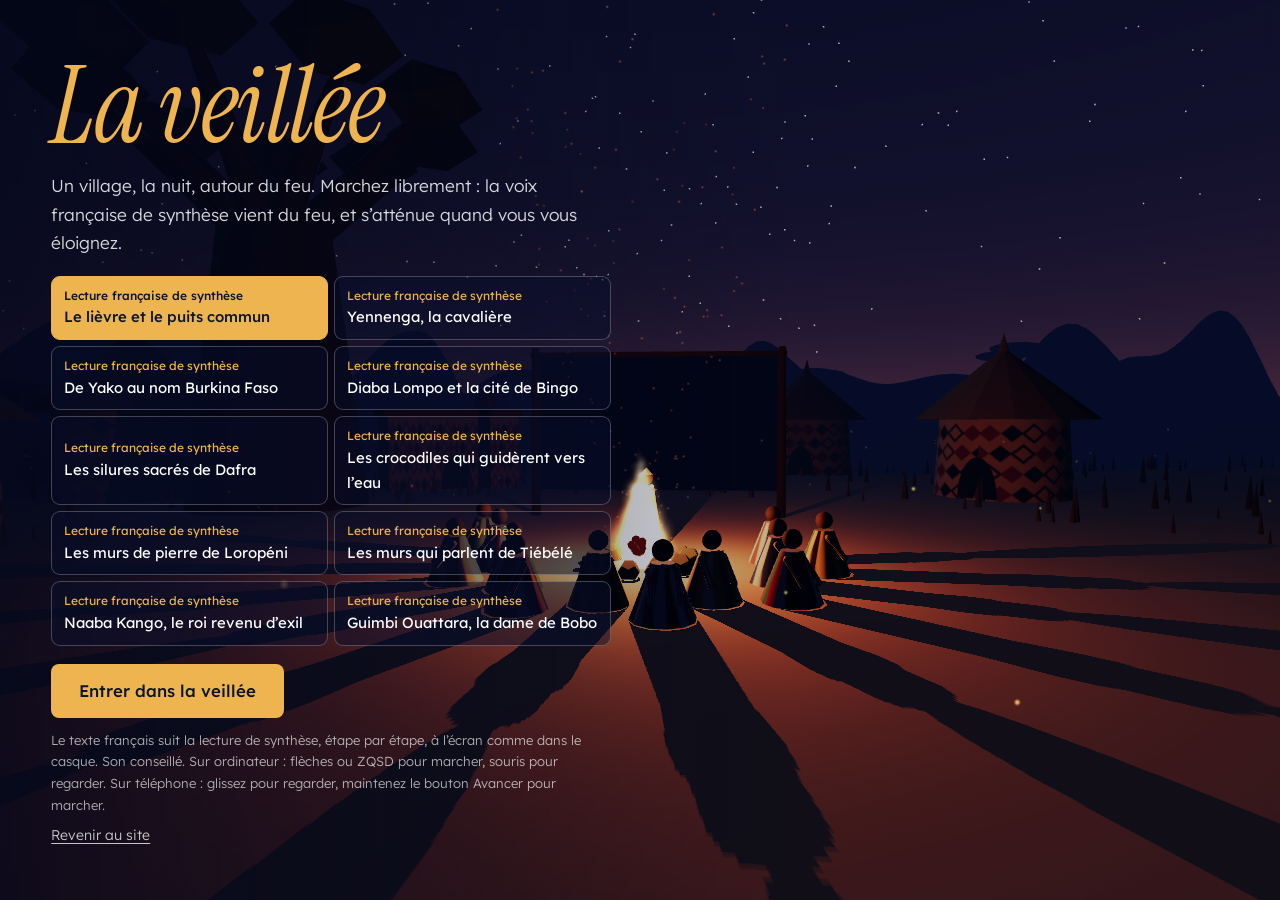
==== immersion.html @ bb7aeee5 "Actualiser la sélection publique des Voix du Faso" ====
<!doctype html>
<html lang="fr" data-public="oui">
<head>
  <meta charset="utf-8">
  <meta name="viewport" content="width=device-width, initial-scale=1, viewport-fit=cover">
  <meta name="theme-color" content="#050b22">
  <title>La veillée en 3D | Les voix du Faso</title>
  <meta name="description" content="Entrez dans un village en 3D, marchez autour du feu et écoutez un conte du Burkina Faso, sur écran ou au casque de réalité virtuelle.">
  <link rel="icon" href="/favicon.svg" type="image/svg+xml">
  <link rel="preconnect" href="https://fonts.googleapis.com">
  <link rel="preconnect" href="https://fonts.gstatic.com" crossorigin>
  <link rel="stylesheet" href="https://fonts.googleapis.com/css2?family=Instrument+Serif:ital@0;1&family=Lexend:wght@200..700&family=Noto+Serif:wght@400;600&display=swap">
  <link rel="stylesheet" href="/style.css">
  <script type="module" src="/immersion.js"></script>
</head>
<body class="page-immersion">
  <div id="monde" class="monde"></div>

  <div id="seuil" class="seuil">
    <div class="seuil-carte">
      <h1 id="seuil-titre">La veillée</h1>
      <p id="seuil-texte">Un village, la nuit, autour du feu. Marchez librement : la voix française de synthèse vient du feu, et s’atténue quand vous vous éloignez.</p>
      <div id="seuil-contes" class="seuil-contes" role="group" aria-label="Choisir un récit"></div>
      <button id="entrer" class="bouton feu grand" type="button">Entrer dans la veillée</button>
      <p class="seuil-aide">Le texte français suit la lecture de synthèse, étape par étape, à l’écran comme dans le casque. Son conseillé. Sur ordinateur : flèches ou ZQSD pour marcher, souris pour regarder. Sur téléphone : glissez pour regarder, maintenez le bouton Avancer pour marcher.</p>
      <a class="seuil-retour" href="/">Revenir au site</a>
    </div>
  </div>

  <div id="hud" class="hud" hidden>
    <a class="hud-bouton" href="/" aria-label="Quitter la veillée"><svg viewBox="0 0 24 24" aria-hidden="true"><path d="M6 6l12 12M18 6L6 18"/></svg></a>
    <div class="hud-titre"><b id="hud-titre"></b><small id="hud-langue"></small></div>
    <button id="hud-son" class="hud-bouton" type="button" aria-label="Mettre en pause"><svg viewBox="0 0 24 24" aria-hidden="true"><path d="M8 5v14M16 5v14"/></svg></button>
    <button id="hud-vr" class="hud-bouton vr" type="button" hidden>Casque VR</button>
    <button id="hud-avancer" class="hud-avancer" type="button" aria-pressed="false">Avancer</button>
    <div id="hud-phrase" class="hud-phrase" aria-live="off"><p id="hud-original"></p><p id="hud-francais" lang="fr"></p></div>
    <p id="hud-erreur" class="hud-erreur" role="alert" hidden></p>
  </div>
  <noscript><p style="color:#fff;padding:24px">La veillée en 3D a besoin de JavaScript.</p></noscript>
</body>
</html>
---- style.css ----
/* Les voix du Faso : une veillée. La nuit indigo du Faso Dan Fani, éclairée par l'or du feu. */
:root{
  --nuit:#0a1530;--nuit-2:#111f45;--nuit-3:#1b2e66;--trait-nuit:rgba(238,180,79,.22);
  --feu:#eeb44f;--braise:#d9672f;--clair:#f4f6fb;--papier:#fff;--encre:#121a30;--gris:#56607a;--trait:#dbe0ec;--holo:#8eefe3;
  --f-texte:'Lexend',system-ui,-apple-system,'Segoe UI',sans-serif;--f-titre:'Instrument Serif',Georgia,serif;--f-langue:'Noto Serif',Georgia,serif;
  --sortie:cubic-bezier(.16,1,.3,1);--volet:cubic-bezier(.83,0,.17,1);--trace:cubic-bezier(.65,0,.35,1);
  --marge:clamp(18px,4.5vw,72px);
}
*{box-sizing:border-box}
html{scroll-behavior:smooth;scroll-padding-top:84px;overflow-x:clip;-webkit-text-size-adjust:100%}
body{margin:0;background:var(--nuit);color:var(--encre);font:300 clamp(1rem,.97rem + .15vw,1.08rem)/1.65 var(--f-texte);overflow-x:clip}
h1,h2,h3{margin:0;font-weight:300;letter-spacing:-.015em;line-height:1.1;text-wrap:balance}
p{margin:0}
a{color:inherit;text-underline-offset:.18em}
button,input,select,textarea{font:inherit;color:inherit}
button{cursor:pointer;background:none;border:0;padding:0}
svg{display:block}
[hidden]{display:none!important}
:focus-visible{outline:3px solid var(--feu);outline-offset:3px;border-radius:4px}
.clair :focus-visible,.recueil :focus-visible,.contribution :focus-visible{outline-color:var(--nuit-3)}
.visuel-cache{position:absolute!important;width:1px;height:1px;overflow:hidden;clip-path:inset(50%);white-space:nowrap}
.aller-contenu{position:fixed;left:12px;top:-60px;z-index:80;background:var(--feu);color:var(--nuit);padding:10px 16px;border-radius:6px;font-weight:500}
.aller-contenu:focus{top:12px}

/* Chargement : le nom se remplit, puis le rideau se lève */
.chargement{display:none}
.avec-chargement .chargement{display:grid;position:fixed;inset:0;z-index:100;place-items:center;pointer-events:none;animation:chargement-secours .01s linear 4s forwards}
@keyframes chargement-secours{to{visibility:hidden}}
.rideau{position:absolute;inset:0;display:grid;grid-template-columns:repeat(5,1fr)}
.rideau i{background:var(--nuit);margin-right:-1px}
.chargement.part .rideau i{animation:rideau .8s var(--volet) forwards}
.rideau i:nth-child(2){animation-delay:.06s!important}.rideau i:nth-child(3){animation-delay:.12s!important}.rideau i:nth-child(4){animation-delay:.18s!important}.rideau i:nth-child(5){animation-delay:.24s!important}
@keyframes rideau{to{transform:translateY(-101%)}}
.chargement-contenu{position:relative;text-align:center;padding:0 var(--marge)}
.chargement.part .chargement-contenu{opacity:0;transform:translateY(-24px);transition:opacity .3s ease,transform .3s ease}
.chargement-nom{position:relative;font:italic 400 clamp(2.6rem,9vw,6.5rem)/1.1 var(--f-titre);white-space:nowrap}
.chargement-nom .fantome{color:rgba(255,255,255,.1)}
.chargement-nom .rempli{position:absolute;inset:0;color:var(--feu);clip-path:inset(calc(100% - var(--rempli,0%)) 0 0 0)}
.chargement-etape{margin-top:12px;color:rgba(255,255,255,.6);font-size:.9rem;font-variant-numeric:tabular-nums;display:flex;justify-content:center;gap:12px}

/* En-tête */
.entete{position:fixed;inset:0 0 auto;z-index:60;display:flex;align-items:center;justify-content:space-between;gap:20px;padding:14px var(--marge);color:#fff;transition:background-color .25s ease,box-shadow .25s ease}
.entete.defile{background:rgba(10,21,48,.88);backdrop-filter:blur(10px);box-shadow:0 1px 0 var(--trait-nuit)}
.marque{display:flex;align-items:center;gap:10px;text-decoration:none;font-weight:400;font-size:1.05rem;position:relative;z-index:2}
.marque svg{width:32px;height:32px}
.entete nav{display:flex;gap:clamp(14px,2.2vw,30px);font-size:.93rem}
.entete nav a{text-decoration:none;padding:8px 0;position:relative;color:rgba(255,255,255,.82);transition:color .2s ease}
.entete nav a::after{content:"";position:absolute;left:0;right:0;bottom:3px;height:1.5px;background:var(--feu);transform:scaleX(0);transform-origin:left;transition:transform .25s var(--sortie)}
@media (hover:hover) and (pointer:fine){.entete nav a:hover{color:#fff}.entete nav a:hover::after{transform:scaleX(1)}}
.menu-bouton{display:none;width:44px;height:44px;position:relative;z-index:2}
.menu-bouton i{position:absolute;left:10px;right:10px;height:2px;background:#fff;transition:transform .25s var(--sortie),top .25s var(--sortie)}
.menu-bouton i:first-of-type{top:17px}.menu-bouton i:last-of-type{top:26px}
.menu-bouton[aria-expanded="true"] i:first-of-type{top:21px;transform:rotate(45deg)}
.menu-bouton[aria-expanded="true"] i:last-of-type{top:21px;transform:rotate(-45deg)}

/* La veillée : bloc d'accueil et carte */
.veillee{position:relative;color:#fff;padding:clamp(92px,12vh,132px) var(--marge) clamp(28px,4vw,48px);overflow:clip;
  background:radial-gradient(70% 60% at 72% 42%,rgba(45,72,150,.42),transparent 70%),radial-gradient(40% 34% at 18% 100%,rgba(217,103,47,.17),transparent 70%),var(--nuit)}
.veillee::before{content:"";position:absolute;inset:0;pointer-events:none;opacity:.7;background-image:radial-gradient(1px 1px at 8% 16%,#fff,transparent),radial-gradient(1px 1px at 22% 8%,#fff,transparent),radial-gradient(1.4px 1.4px at 38% 22%,#fff,transparent),radial-gradient(1px 1px at 53% 7%,#fff,transparent),radial-gradient(1.4px 1.4px at 66% 14%,#fff,transparent),radial-gradient(1px 1px at 81% 9%,#fff,transparent),radial-gradient(1.2px 1.2px at 93% 24%,#fff,transparent),radial-gradient(1px 1px at 12% 42%,#fff,transparent),radial-gradient(1px 1px at 96% 58%,#fff,transparent),radial-gradient(1.2px 1.2px at 4% 68%,#fff,transparent)}
.veillee-grille{position:relative;display:grid;grid-template-columns:minmax(0,5fr) minmax(0,7fr);gap:clamp(16px,3vw,44px);align-items:center;max-width:1560px;margin:auto}
h1{font-size:clamp(2.5rem,1.35rem + 4.1vw,5.2rem);font-weight:200;line-height:1.02}
h1 .ligne-titre{display:block}
h1 em{font:italic 400 1.12em/1 var(--f-titre);color:var(--feu);margin-top:.08em;letter-spacing:-.01em}
.mot{display:inline-block;overflow:hidden;vertical-align:top;padding-bottom:.14em;margin-bottom:-.14em}
.mot>span{display:inline-block}
.motion .mot>span{transform:translateY(112%);transition:transform 1.05s var(--sortie);transition-delay:calc(var(--i,0)*55ms + var(--depart,0ms))}
.motion.pret .mot>span{transform:none}
.chapeau{margin-top:clamp(16px,2vw,24px);max-width:34em;color:rgba(255,255,255,.76);font-size:clamp(1.02rem,.96rem + .3vw,1.2rem)}

/* Signature : écouter dans une langue */
.ecoute{margin-top:clamp(22px,3vw,36px);max-width:560px}
.ecoute-tete{display:flex;align-items:center;flex-wrap:wrap;gap:8px 14px}
.ecoute-tete p{font-size:.95rem;color:rgba(255,255,255,.7)}
.langues{display:flex;flex-wrap:wrap;gap:6px}
.langues button{min-height:40px;padding:0 15px;border:1px solid rgba(255,255,255,.26);border-radius:999px;font-size:.92rem;font-weight:400;transition:background-color .18s ease,color .18s ease,border-color .18s ease,transform .14s ease}
.langues button[aria-pressed="true"]{background:var(--feu);border-color:var(--feu);color:var(--nuit);font-weight:500}
.langues button:active{transform:scale(.97)}
@media (hover:hover) and (pointer:fine){.langues button[aria-pressed="false"]:hover{border-color:var(--feu)}}
.ecoute-conte{margin-top:14px;padding:16px 18px;border-radius:14px;background:rgba(255,255,255,.055);border:1px solid rgba(255,255,255,.13);backdrop-filter:blur(6px)}
.ecoute-haut{display:flex;align-items:baseline;justify-content:space-between;flex-wrap:wrap;gap:2px 12px}
.ecoute-conte h2{font:400 1.45rem/1.15 var(--f-titre);letter-spacing:0}
.ecoute-ou{font-size:.85rem;color:rgba(255,255,255,.62)}
.ecoute-ligne{min-height:3.4em;margin:10px 0;font:400 1.04rem/1.55 var(--f-langue);color:rgba(255,255,255,.92)}
.ecoute-ligne.attente{color:rgba(255,255,255,.62);font-family:var(--f-texte);font-weight:300;font-size:.95rem}
.ecoute-bas{margin-top:8px;font-size:.9rem}
.lien-feu{color:var(--feu);font-weight:400;text-decoration:underline;text-decoration-thickness:1px}

/* Lecteur de voix */
.voix{display:flex;align-items:center;gap:12px}
.voix audio{display:none}
.voix-jouer{flex:none;display:grid;place-items:center;width:48px;height:48px;border-radius:50%;background:var(--feu);color:var(--nuit);transition:transform .14s ease,box-shadow .2s ease}
.voix-jouer:active{transform:scale(.95)}
.voix-jouer svg{width:20px;height:20px;fill:currentColor}
.voix.joue .voix-jouer{box-shadow:0 0 0 6px rgba(238,180,79,.18)}
.voix-barre{flex:1;min-width:0;height:44px;margin:0;appearance:none;-webkit-appearance:none;background:transparent;cursor:pointer;--avance:0%}
.voix-barre::-webkit-slider-runnable-track{height:4px;border-radius:2px;background:linear-gradient(to right,var(--feu) var(--avance),rgba(255,255,255,.2) var(--avance))}
.voix-barre::-moz-range-track{height:4px;border-radius:2px;background:rgba(255,255,255,.2)}
.voix-barre::-moz-range-progress{height:4px;border-radius:2px;background:var(--feu)}
.voix-barre::-webkit-slider-thumb{-webkit-appearance:none;width:14px;height:14px;margin-top:-5px;border-radius:50%;background:#fff}
.voix-barre::-moz-range-thumb{width:14px;height:14px;border:0;border-radius:50%;background:#fff}
.voix-temps{flex:none;font-size:.85rem;color:rgba(255,255,255,.72);font-variant-numeric:tabular-nums}

/* Carte */
.vue-carte{position:relative;min-width:0}
.scene-carte{position:relative;display:grid;place-items:center;perspective:1200px;min-height:clamp(330px,42vw,620px)}
#carte-svg{width:min(100%,860px);height:auto;overflow:visible;transform:rotateX(40deg) rotateZ(-6deg) scale(.98);transform-origin:50% 56%;
  transition:transform .85s var(--volet),filter .6s ease;
  filter:drop-shadow(0 1px 0 #2e4a94) drop-shadow(0 2px 0 #2a4488) drop-shadow(0 3px 0 #253d7c) drop-shadow(0 4px 0 #213770) drop-shadow(0 5px 0 #1d3164) drop-shadow(0 6px 0 #192b58) drop-shadow(0 7px 0 #16264e) drop-shadow(0 26px 22px rgba(2,6,20,.75))}
.aplatie #carte-svg{transform:rotateX(0) rotateZ(0) scale(.94);filter:drop-shadow(0 0 16px rgba(142,239,227,.1))}
.forme-region{fill:url(#d-terre);stroke:rgba(238,180,79,.42);stroke-width:1.1;cursor:pointer;transition:fill .18s ease,opacity .3s ease}
.forme-region:focus{outline:none}
@media (hover:hover) and (pointer:fine){.forme-region:hover{fill:#3b5cb0}}
.forme-region:focus-visible{fill:#3b5cb0;stroke:var(--feu);stroke-width:2.5}
.aplatie .forme-region{opacity:.38}
.aplatie .forme-region.selection{opacity:1;fill:url(#p-fani);stroke:var(--nuit);stroke-width:2}
.marqueur{fill:rgba(255,255,255,.55);cursor:pointer;transition:opacity .25s ease,fill .2s ease}
.marqueur.doc{fill:var(--feu)}
.marqueur:focus{outline:none}
.marqueur:focus-visible{stroke:#fff;stroke-width:3}
.feu-halo{fill:var(--feu);opacity:.4;pointer-events:none;transform-box:fill-box;transform-origin:center;transition:opacity .25s ease}
.motion .feu-halo{animation:halo 3s ease-in-out infinite;animation-delay:calc(var(--i,0)*-.37s)}
@keyframes halo{50%{transform:scale(1.35);opacity:.14}}
.marqueur.feu-eteint{opacity:.6}.feu-halo.feu-eteint{opacity:.12;animation:none}
.feu-voix{fill:#fff}
.feu-halo.feu-voix{fill:var(--braise);opacity:.6}
.motion .pret-feux .marqueur.doc,.motion .pret-feux .feu-halo{animation-name:allume,halo;animation-duration:.5s,3s;animation-timing-function:var(--sortie),ease-in-out;animation-iteration-count:1,infinite;animation-delay:calc(var(--i,0)*60ms + 1s),calc(var(--i,0)*-.37s)}
.motion .pret-feux .marqueur.doc{animation-name:allume;animation-iteration-count:1;animation-duration:.5s;animation-delay:calc(var(--i,0)*60ms + 1s);animation-fill-mode:both;transform-box:fill-box;transform-origin:center}
@keyframes allume{from{opacity:0;transform:scale(.4)}}
.etiquette-lieu{font:500 15px var(--f-texte);fill:#fff;paint-order:stroke;stroke:var(--nuit);stroke-width:4px;pointer-events:none;text-anchor:middle}
.carte-pied{position:relative;z-index:1;display:flex;align-items:center;justify-content:flex-end;flex-wrap:wrap;gap:8px 16px;min-height:44px;font-size:.92rem;color:rgba(255,255,255,.7);text-align:right}

/* Carte WebGL */
.carte3d-toile{position:absolute;inset:-6% -8%;width:116%;height:112%;display:block;cursor:grab;touch-action:pan-y}
.carte3d-toile:active{cursor:grabbing}
.scene-carte.en-3d{perspective:none;min-height:clamp(380px,50vw,720px)}
.scene-carte.en-3d #carte-svg{display:none}


/* Aperçu holographique */
.hologramme{position:absolute;right:0;bottom:6%;width:min(310px,46%);z-index:5;color:#e6fffb;padding:16px 18px 12px;background:linear-gradient(165deg,rgba(26,52,110,.8),rgba(8,18,46,.92)),repeating-linear-gradient(0deg,rgba(142,239,227,.07) 0 1px,transparent 1px 4px);border:1px solid rgba(142,239,227,.6);border-radius:4px;box-shadow:0 0 30px rgba(142,239,227,.28),inset 0 0 30px rgba(142,239,227,.08);backdrop-filter:blur(5px);font-size:.92rem;transform-origin:50% 100%}
.motion .hologramme{animation:holo .62s var(--sortie) both}
@keyframes holo{0%{opacity:0;transform:translateY(18px) scaleY(.2);filter:brightness(2)}55%{opacity:.75}70%{opacity:.4}100%{opacity:1;transform:none;filter:none}}
.hologramme.gauche{right:auto;left:0;bottom:auto;top:2%;transform-origin:50% 0}
.hologramme::before,.hologramme::after{content:"";position:absolute;width:14px;height:14px;border:2px solid var(--holo)}
.hologramme::before{left:-2px;top:-2px;border-width:2px 0 0 2px}.hologramme::after{right:-2px;bottom:-2px;border-width:0 2px 2px 0}
.hologramme .balayage{position:absolute;inset:0;overflow:hidden;pointer-events:none}
.hologramme .balayage::after{content:"";position:absolute;left:0;right:0;height:30%;top:-30%;background:linear-gradient(transparent,rgba(142,239,227,.12),transparent)}
.motion .hologramme .balayage::after{animation:balaye 3.4s linear infinite}
@keyframes balaye{to{top:100%}}
.hologramme h3{font:400 1.75rem/1.1 var(--f-titre);letter-spacing:0;text-shadow:0 0 14px rgba(142,239,227,.6)}
.hologramme .chiffres{font-size:.82rem;color:#aef3ea;margin-top:2px}
.hologramme ul{list-style:none;margin:8px 0 0;padding:0;max-height:176px;overflow:auto}
.hologramme li button{display:flex;justify-content:space-between;align-items:baseline;gap:10px;width:100%;min-height:36px;padding:6px 2px;border-bottom:1px solid rgba(142,239,227,.18);text-align:left;font-weight:400;transition:background-color .15s ease}
@media (hover:hover) and (pointer:fine){.hologramme li button:hover{background:rgba(142,239,227,.12)}}
.hologramme li small{color:#9ee6dc;font-size:.76rem;white-space:nowrap}.hologramme li small.ok{color:var(--feu)}

/* Régions et localités */
.exploration{position:relative;max-width:1560px;margin:clamp(10px,1.5vw,18px) auto 0}
.liste-regions{display:flex;flex-wrap:wrap;gap:6px}
.bouton-region{display:inline-flex;align-items:center;gap:8px;min-height:40px;padding:0 13px;border-radius:8px;background:rgba(255,255,255,.05);border:1px solid rgba(255,255,255,.11);font-size:.9rem;font-weight:400;transition:background-color .18s ease,color .18s ease,border-color .18s ease,transform .14s ease}
.bouton-region:active{transform:scale(.97)}
.bouton-region small{min-width:18px;height:18px;padding:0 5px;border-radius:9px;background:rgba(238,180,79,.2);color:var(--feu);font-size:.73rem;line-height:18px;text-align:center;font-weight:500}
.bouton-region.actif{background:var(--feu);border-color:var(--feu);color:var(--nuit);font-weight:500}.bouton-region.actif small{background:rgba(10,21,48,.15);color:var(--nuit)}
@media (hover:hover) and (pointer:fine){.bouton-region:not(.actif):hover{border-color:var(--feu)}}
.panneau-lieux{margin-top:clamp(18px,2.4vw,28px);padding-top:16px;border-top:1px solid var(--trait-nuit)}
.panneau-lieux h2{font:400 clamp(1.6rem,1.3rem + 1vw,2.2rem)/1.1 var(--f-titre);letter-spacing:0}
.panneau-lieux>p{color:rgba(255,255,255,.66);font-size:.95rem;margin-top:2px}
.liste-lieux{display:grid;grid-template-columns:repeat(auto-fill,minmax(min(100%,250px),1fr));gap:8px;margin-top:12px}
.lieu{display:flex;justify-content:space-between;align-items:center;gap:10px;padding:10px 14px;min-height:64px;border-radius:10px;background:rgba(255,255,255,.05);border:1px solid rgba(255,255,255,.11);text-align:left;transition:border-color .18s ease,transform .14s ease}
.lieu:active{transform:scale(.98)}
.lieu b{display:block;font-weight:400}.lieu small{display:block;font-size:.8rem;color:rgba(255,255,255,.64);line-height:1.35}.lieu.doc small{color:var(--feu)}
.lieu.actif{border-color:var(--feu)}
.lieu svg{flex:none;width:18px;height:18px;fill:none;stroke:currentColor;stroke-width:1.75;stroke-linecap:round;stroke-linejoin:round;transition:transform .2s var(--sortie)}
@media (hover:hover) and (pointer:fine){.lieu:hover{border-color:var(--feu)}.lieu:hover svg{transform:translateX(3px)}}

/* Lecture d'un récit */
.lecture{color:#fff;background:var(--nuit-2);padding:clamp(48px,6vw,84px) var(--marge);border-top:1px solid var(--trait-nuit)}
.lecture-titre{max-width:1560px;margin:0 auto clamp(18px,3vw,32px);font:400 clamp(2.3rem,1.6rem + 3vw,4.4rem)/1.04 var(--f-titre);letter-spacing:-.005em}
.zone-recit{max-width:1560px;margin:auto}
.fiche-recit{display:grid;grid-template-columns:minmax(0,6fr) minmax(0,6fr);gap:clamp(22px,4vw,64px);align-items:start}
.colonne-visuels{position:sticky;top:88px;display:grid;gap:18px;min-width:0}.colonne-visuels.plusieurs{position:static}
.illustration{position:relative;margin:0;border-radius:14px;overflow:hidden;background:var(--nuit)}
.illustration svg{width:100%;height:auto;aspect-ratio:600/380}
.illustration figcaption{padding:8px 2px 0;font-size:.82rem;color:rgba(255,255,255,.6);background:var(--nuit-2)}
.et{opacity:0;transition:opacity .35s ease}
[data-etape="1"] .et-1,[data-etape="2"] .et-2,[data-etape="3"] .et-3,[data-etape="4"] .et-4{opacity:1}
.meta{font-size:.95rem;color:var(--feu);font-weight:400}
.lieu-recit{color:rgba(255,255,255,.66);font-size:.95rem}
.titre-original{font:italic 400 1.1rem var(--f-langue);color:rgba(255,255,255,.82);margin-top:6px}
.passage{font:400 clamp(1.3rem,1.15rem + .6vw,1.72rem)/1.42 var(--f-titre);margin:16px 0 0;min-height:7.4em;max-width:32em}
.passage.court{min-height:0;font-size:clamp(1.15rem,1.05rem + .4vw,1.42rem)}
.motion .passage{animation:passage .32s var(--sortie)}
@keyframes passage{from{opacity:0;transform:translateY(6px)}}
.progression{display:flex;gap:6px;margin-top:18px}
.progression button{flex:1;height:44px;position:relative}
.progression button::before{content:"";position:absolute;left:0;right:0;top:20px;height:3px;border-radius:2px;background:rgba(255,255,255,.2)}
.progression button.fait::before{background:var(--feu)}
.progression button.encours::after{content:"";position:absolute;left:0;top:20px;height:3px;border-radius:2px;width:var(--avance,0%);background:var(--feu)}
.commandes{display:flex;flex-wrap:wrap;align-items:center;gap:8px}
.erreur-voix{margin:8px 0 0;color:#f6c568;font-size:.92rem}
.commande{display:inline-flex;align-items:center;gap:8px;min-height:44px;padding:0 15px;border:1px solid rgba(255,255,255,.24);border-radius:8px;font-size:.92rem;font-weight:400;transition:transform .14s ease,background-color .18s ease,color .18s ease,opacity .18s ease}
.commande:active{transform:scale(.97)}
.commande svg{width:16px;height:16px;fill:currentColor}
.commande.principale{background:var(--feu);border-color:var(--feu);color:var(--nuit);font-weight:500}
.commande[disabled]{opacity:.35;cursor:not-allowed}
.commande[aria-pressed="true"]{background:#fff;color:var(--nuit)}
.etape-num{margin-left:auto;font-size:.85rem;color:rgba(255,255,255,.66);font-variant-numeric:tabular-nums}
.bloc{margin-top:22px;padding-top:16px;border-top:1px solid rgba(255,255,255,.14);font-size:.95rem}
.bloc h3{font-size:.98rem;font-weight:500;letter-spacing:0;margin-bottom:6px}
.bloc p+p{margin-top:6px}
.bloc .discret,.discret{color:rgba(255,255,255,.64);font-size:.9rem}
.bloc a{color:var(--feu)}
.voix-auteur{margin-top:6px;font-size:.88rem;color:rgba(255,255,255,.7)}
.transcription{position:relative;max-height:16em;overflow-y:auto;margin-top:8px;padding-right:10px;font:400 clamp(1.05rem,1rem + .3vw,1.24rem)/1.72 var(--f-langue);scrollbar-width:thin;scrollbar-color:rgba(255,255,255,.3) transparent}
.transcription .ligne{cursor:pointer;color:rgba(255,255,255,.52);padding:1px 3px;border-radius:3px;transition:color .18s ease,background-color .18s ease}
.transcription .ligne.passee{color:rgba(255,255,255,.78)}
.transcription .ligne.active{color:var(--nuit);background:var(--feu)}
@media (hover:hover) and (pointer:fine){.transcription .ligne:not(.active):hover{color:#fff}}
.traduction summary{cursor:pointer;font-weight:400;min-height:44px;display:flex;align-items:center;gap:10px;list-style:none}
.traduction summary::-webkit-details-marker{display:none}
.traduction summary::before{content:"";width:8px;height:8px;border-right:1.5px solid var(--feu);border-bottom:1.5px solid var(--feu);transform:rotate(-45deg);transition:transform .2s var(--sortie)}
.traduction[open] summary::before{transform:rotate(45deg)}
.traduction p{margin-top:10px;max-width:38em}
.ecoute-fr{margin:6px 0 12px}.ecoute-fr .discret{margin:0}
.avis-travail{margin:6px 0 10px;padding:8px 12px;border-left:2px solid var(--feu);color:rgba(255,255,255,.76);font-size:.88rem}
.sources-recit{margin:6px 0 0;padding-left:18px;font-size:.9rem}
.mots{display:flex;flex-wrap:wrap;gap:6px}
.mots details{padding:6px 10px;border:1px solid rgba(255,255,255,.2);border-radius:6px;font-size:.88rem}.mots summary{cursor:pointer}
.avis-vide{max-width:38em;font-size:clamp(1.05rem,1rem + .3vw,1.25rem)}
.avis-vide strong{display:block;font-weight:400}
.avis-vide a{color:var(--feu)}
.choix-recits{display:grid;grid-template-columns:repeat(auto-fill,minmax(min(100%,300px),1fr));gap:18px}
.choix-recits .carte-recit{color:var(--encre)}

/* Recueil */
.recueil{background:var(--clair);padding:clamp(56px,7vw,104px) var(--marge)}
.recueil>*{max-width:1560px;margin-inline:auto}
.recueil-tete{display:grid;grid-template-columns:minmax(0,5fr) minmax(0,7fr);gap:10px 40px;align-items:end}
.recueil-tete h2,.contribution h2{font-size:clamp(2.2rem,1.5rem + 2.8vw,4rem);font-weight:200;color:var(--nuit)}
.recueil-tete p{color:var(--gris);max-width:36em}
.filtres{display:flex;flex-wrap:wrap;gap:6px;margin-block:clamp(24px,3vw,36px) 18px}
.filtre{min-height:40px;padding:0 14px;border:1px solid var(--trait);border-radius:999px;background:var(--papier);font-size:.9rem;font-weight:400;color:var(--encre);transition:background-color .18s ease,color .18s ease,border-color .18s ease,transform .14s ease}
.filtre:active{transform:scale(.97)}
.filtre[aria-pressed="true"]{background:var(--nuit);border-color:var(--nuit);color:#fff}
@media (hover:hover) and (pointer:fine){.filtre[aria-pressed="false"]:hover{border-color:var(--nuit-3)}}
/* Paroles de sagesse */
.sagesse{position:relative;color:#fff;background:radial-gradient(60% 50% at 50% 100%,rgba(217,103,47,.2),transparent 70%),var(--nuit);padding:clamp(70px,10vw,150px) var(--marge)}
.citation{margin:0 auto clamp(44px,6vw,80px);max-width:1120px}
.citation blockquote{margin:0;font:400 clamp(2.1rem,1.25rem + 4.2vw,5rem)/1.08 var(--f-titre);letter-spacing:-.008em}
.citation blockquote span{transition:opacity .2s linear}
.citation figcaption{margin-top:16px;color:rgba(255,255,255,.68);font-size:.95rem}
.sagesse-grille{display:grid;grid-template-columns:repeat(auto-fit,minmax(min(100%,320px),1fr));gap:18px;max-width:1120px;margin:auto}
.video-sagesse{margin:0}
.video-sagesse video{display:block;width:100%;aspect-ratio:16/10;border-radius:12px;background:#050b1c}
.video-sagesse figcaption{padding-top:10px;font-size:.92rem;color:rgba(255,255,255,.72)}
.video-sagesse b{font-weight:400;color:#fff}

/* Contribution */
.contribution{background:var(--clair);padding:clamp(56px,7vw,104px) var(--marge);display:grid;grid-template-columns:minmax(0,5fr) minmax(0,7fr);gap:clamp(22px,4vw,64px);align-items:start}
.contribution-texte{position:sticky;top:96px}
.contribution-texte p{color:var(--gris);margin-top:14px;max-width:32em}
form{display:grid;gap:14px;padding:clamp(18px,2.4vw,30px);border:1px solid var(--trait);border-radius:14px;background:var(--papier)}
form label{display:grid;gap:5px;font-weight:400;font-size:.94rem}
input:not([type=checkbox],[type=range]),select,textarea{width:100%;min-height:46px;padding:10px 12px;border:1px solid #b9c1d6;border-radius:6px;background:#fff;font-weight:300;transition:border-color .15s ease}
input[type=file]{padding:9px}
textarea{min-height:130px;resize:vertical}
input:not([type=range]):focus,select:focus,textarea:focus{border-color:var(--nuit-3);outline:2px solid var(--nuit-3);outline-offset:0}
.piege{position:absolute!important;left:-9999px}
form .consentement{display:flex;gap:10px;align-items:flex-start;font-weight:300;font-size:.88rem;color:#3c455d}
.consentement input{width:20px;height:20px;margin-top:2px;flex:none;accent-color:var(--nuit-3)}
.bouton{display:inline-flex;align-items:center;justify-content:center;min-height:46px;padding:0 20px;border-radius:8px;font-weight:500;transition:transform .14s ease,background-color .18s ease,border-color .18s ease}
.bouton:active{transform:scale(.97)}
.bouton.plein{background:var(--nuit);color:#fff}
.bouton.fin{min-height:40px;padding:0 14px;border:1px solid rgba(255,255,255,.3);font-weight:400;font-size:.9rem}
@media (hover:hover) and (pointer:fine){.bouton.plein:hover{background:var(--nuit-3)}.bouton.fin:hover{border-color:var(--feu)}}
.bouton[disabled]{opacity:.6}
.statut{min-height:1.4em;font-size:.93rem;font-weight:400}.statut.succes{color:#146f46}.statut.erreur{color:#a52a26}

/* Pied de page */
.haut-page{position:fixed;right:18px;bottom:18px;z-index:50;display:grid;place-items:center;width:46px;height:46px;border-radius:50%;background:var(--feu);color:var(--nuit);opacity:0;pointer-events:none;transform:translateY(8px);transition:opacity .2s ease,transform .2s var(--sortie);box-shadow:0 8px 20px -8px rgba(0,0,0,.6)}
.haut-page.visible{opacity:1;pointer-events:auto;transform:none}
.haut-page svg{width:20px;height:20px;fill:none;stroke:currentColor;stroke-width:2;stroke-linecap:round;stroke-linejoin:round}

/* Animations des illustrations */
.anim-flamme{transform-box:fill-box;transform-origin:50% 100%;animation:flamme .7s ease-in-out infinite alternate}.anim-flamme.b{animation-duration:.5s}@keyframes flamme{from{transform:scaleY(.9) skewX(-3deg)}to{transform:scaleY(1.1) skewX(3deg)}}
.anim-soleil{transform-box:fill-box;transform-origin:center;animation:soleil 7s ease-in-out infinite alternate}@keyframes soleil{to{transform:scale(1.07)}}
.plan-loin{animation:plan-loin 18s ease-in-out infinite alternate}@keyframes plan-loin{from{transform:translateX(-8px)}to{transform:translateX(8px)}}
.anim-tourne{transform-box:fill-box;transform-origin:center;animation:tourne 30s linear infinite}@keyframes tourne{to{transform:rotate(360deg)}}
.anim-scintille{animation:scintille 2.6s ease-in-out infinite}@keyframes scintille{50%{opacity:.2}}
.anim-balance{transform-box:fill-box;transform-origin:50% 100%;animation:balance 3.4s ease-in-out infinite alternate}@keyframes balance{from{transform:rotate(-2deg)}to{transform:rotate(2deg)}}
.anim-saut{animation:saut 1.4s ease-in-out infinite}@keyframes saut{0%,60%,100%{transform:translateY(0)}30%{transform:translateY(-18px)}}
.anim-chute{animation:chute 1.8s ease-in infinite}@keyframes chute{0%{transform:translateY(0);opacity:1}80%{transform:translateY(60px);opacity:0}100%{opacity:0}}
.anim-arrive{animation:arrive 1.4s ease-out both}@keyframes arrive{from{transform:translateX(60px);opacity:0}}
.anim-fane{transform-box:fill-box;transform-origin:50% 100%;animation:fane 3s ease-in-out infinite alternate}@keyframes fane{to{transform:rotate(14deg) scaleY(.88)}}
.anim-galop{animation:galop 7s linear infinite}@keyframes galop{from{transform:translateX(-120px)}to{transform:translateX(720px)}}
.anim-galop-court{animation:galop-court 2.4s ease-in-out infinite alternate}@keyframes galop-court{to{transform:translateX(30px)}}
.anim-patte{transform-box:fill-box;transform-origin:50% 0;animation:patte .4s ease-in-out infinite alternate}.anim-patte.b{animation-delay:-.2s}@keyframes patte{from{transform:rotate(-18deg)}to{transform:rotate(18deg)}}
.anim-vague{animation:vague 4s linear infinite}@keyframes vague{to{transform:translateX(80px)}}
.anim-nage{animation:nage 11s linear infinite}.anim-nage.r{animation-direction:reverse;animation-duration:14s}@keyframes nage{from{transform:translateX(-80px)}to{transform:translateX(680px)}}
.anim-queue{transform-box:fill-box;transform-origin:100% 50%;animation:queue .45s ease-in-out infinite alternate}@keyframes queue{to{transform:scaleY(.55)}}
.anim-cligne{transform-box:fill-box;transform-origin:center;animation:cligne 4s infinite}@keyframes cligne{0%,92%,100%{transform:scaleY(1)}96%{transform:scaleY(.1)}}
.anim-rampe{animation:rampe 5s ease-in-out infinite alternate}@keyframes rampe{to{transform:translateX(-40px)}}
.anim-marche{animation:marche 1s ease-in-out infinite alternate}@keyframes marche{to{transform:translate(8px,-3px)}}
.anim-onde{transform-box:fill-box;transform-origin:center;animation:onde 2.6s ease-out infinite}@keyframes onde{from{transform:scale(.4);opacity:1}to{transform:scale(1.15);opacity:0}}
.anim-danse{animation:danse .8s ease-in-out infinite alternate}@keyframes danse{to{transform:translateY(-8px)}}
.anim-trace{stroke-dasharray:260;stroke-dashoffset:260;animation:trace 3.5s ease-out forwards}@keyframes trace{to{stroke-dashoffset:0}}
.anim-pulse{animation:pulse 2s ease-in-out infinite}@keyframes pulse{50%{opacity:.35}}
.anim-chute-etoile{animation:chute-etoile 4s ease-in infinite}@keyframes chute-etoile{0%{opacity:0;transform:translate(60px,-120px)}20%{opacity:1}70%,100%{opacity:0;transform:translate(0,0)}}
.anim-descend{animation:descend 6s ease-in-out infinite}@keyframes descend{0%,10%{transform:translate(0,0)}80%,100%{transform:translate(120px,150px)}}
.anim-flotte{animation:flotte 3s ease-in-out infinite alternate}@keyframes flotte{to{transform:translate(12px,4px)}}
.anim-monte{animation:monte 3s ease-out both}@keyframes monte{from{transform:translateY(180px)}}
.anim-exil{animation:exil 6s ease-in-out infinite}@keyframes exil{0%{transform:translateX(0)}80%,100%{transform:translateX(260px);opacity:.2}}
.anim-fumee{animation:fumee 2.4s ease-out infinite}@keyframes fumee{from{opacity:.9;transform:translate(0,0)}to{opacity:0;transform:translate(-20px,-30px)}}
.anim-peint{animation:peint 2.4s ease-out both}@keyframes peint{from{clip-path:inset(100% 0 0 0)}to{clip-path:inset(0 0 0 0)}}
.anim-geste{transform-box:fill-box;transform-origin:50% 100%;animation:geste 1.2s ease-in-out infinite alternate}@keyframes geste{to{transform:rotate(4deg)}}
.anim-onde-son{animation:pulse 1.2s ease-in-out infinite}
.anim-rire{animation:rire 1.6s ease-in-out infinite}@keyframes rire{0%,100%{opacity:0;transform:translateY(6px)}40%,70%{opacity:1;transform:none}}

/* Couvertures du recueil */
.cartes-recits{display:grid;grid-template-columns:repeat(auto-fill,minmax(min(100%,250px),1fr));gap:clamp(22px,2.6vw,38px) clamp(16px,2vw,28px);perspective:1400px}
.carte-recit{display:block;text-align:left;font-weight:300;--r:0deg;color:var(--encre);transition:rotate .5s var(--sortie)}
.couverture{position:relative;display:block;aspect-ratio:3/4;border-radius:10px;overflow:hidden;background:var(--nuit);box-shadow:0 22px 40px -22px rgba(10,21,48,.75),0 2px 6px rgba(10,21,48,.22);transform-style:preserve-3d;transition:transform .35s var(--sortie),box-shadow .35s ease;will-change:transform}
.couverture img{position:absolute;inset:0;width:100%;height:100%;object-fit:cover;transition:transform .9s var(--sortie)}
.couverture::before{content:"";position:absolute;z-index:1;inset:0;background:linear-gradient(180deg,rgba(5,6,20,.72) 0%,rgba(5,6,20,.2) 32%,transparent 50%)}
.couverture.photo::after{content:"";position:absolute;inset:0;background:linear-gradient(0deg,rgba(10,21,48,.5),transparent 42%);mix-blend-mode:multiply}
.couverture-titre{position:absolute;z-index:2;left:16px;right:16px;top:14px;color:#fff}
.couverture-titre small{display:block;font-size:.76rem;font-weight:400;color:var(--feu);margin-bottom:4px}
.couverture-titre strong{display:block;font:400 clamp(1.5rem,1.2rem + .8vw,1.95rem)/1.04 var(--f-titre);text-wrap:balance;text-shadow:0 1px 14px rgba(0,0,0,.45)}
.couverture-reflet{position:absolute;z-index:3;inset:0;opacity:0;background:radial-gradient(circle at var(--rx,50%) var(--ry,50%),rgba(255,235,190,.34),transparent 52%);transition:opacity .3s ease;pointer-events:none}
.corps{display:block;padding:12px 2px 0}
.corps .ou{display:block;font-size:.82rem;color:#7a4415;font-weight:400}
.corps .resume{display:block;font-size:.9rem;color:#3c455d;margin-top:3px;line-height:1.45}
@media (hover:hover) and (pointer:fine){
  .carte-recit{rotate:var(--r)}
  .carte-recit:hover{rotate:0deg}
  .carte-recit:hover .couverture{box-shadow:0 40px 60px -26px rgba(10,21,48,.85)}
  .carte-recit:hover .couverture img{transform:scale(1.08)}
  .carte-recit:hover .couverture-reflet{opacity:1}
}
.carte-recit:active .couverture{scale:.98}
.choix-recits .corps .ou{color:var(--feu)}.choix-recits .corps .resume{color:rgba(255,255,255,.76)}

/* Le voyage de l'hyène : section épinglée pilotée par le défilement */
.voyage{position:relative;background:var(--nuit);color:#fff;height:400vh}
.voyage-scene{position:sticky;top:0;height:100vh;display:grid;grid-template-columns:minmax(0,5fr) minmax(0,6fr);align-items:center;gap:clamp(24px,5vw,90px);padding:84px var(--marge) 28px;overflow:hidden}
.voyage-images{position:relative;height:min(100%,calc((100vw - 2*var(--marge))*.42*1.33));aspect-ratio:3/4;justify-self:center;border-radius:18px;overflow:hidden;box-shadow:0 40px 90px -30px rgba(238,180,79,.28)}
.voyage-images img{position:absolute;inset:0;width:100%;height:100%;object-fit:cover;will-change:clip-path,transform}
.voyage-texte h2{font-size:clamp(2.2rem,1.5rem + 2.6vw,4rem);font-weight:200;margin-bottom:clamp(14px,2.4vw,30px)}
.voyage-etapes{list-style:none;margin:0;padding:0 0 0 22px;position:relative;display:grid;gap:4px}
.voyage-etapes::before{content:"";position:absolute;left:3px;top:10px;bottom:10px;width:2px;background:rgba(255,255,255,.14)}
.voyage-etapes li{position:relative;opacity:.42;transition:opacity .35s ease,transform .45s var(--sortie)}
.voyage-etapes li::before{content:"";position:absolute;left:-24px;top:16px;width:10px;height:10px;border-radius:50%;background:#3d4c78;transition:background-color .3s ease,box-shadow .3s ease}
.voyage-etapes li.passe{opacity:.62}.voyage-etapes li.passe::before{background:var(--feu)}
.voyage-etapes li.actif{opacity:1;transform:translateX(8px)}.voyage-etapes li.actif::before{background:var(--feu);box-shadow:0 0 0 6px rgba(238,180,79,.22),0 0 22px var(--feu)}
.voyage-etapes button{display:block;width:100%;text-align:left;padding:8px 0;font-weight:300}
.voyage-etapes small{display:block;font-size:.84rem;color:var(--feu)}
.voyage-etapes b{display:block;font:400 clamp(1.5rem,1.2rem + 1.1vw,2.3rem)/1.1 var(--f-titre)}
.voyage-etapes span{display:block;max-height:0;overflow:hidden;color:rgba(255,255,255,.72);font-size:.95rem;transition:max-height .4s var(--sortie)}
.voyage-etapes li.actif span{max-height:3.2em}

/* Bandeau défilant */
.bande{overflow:hidden;background:var(--feu);color:var(--nuit);padding:10px 0;border-block:1px solid rgba(10,21,48,.2);transform:rotate(-1.1deg) scale(1.02);position:relative;z-index:3}
.bande-piste{display:flex;align-items:center;gap:22px;width:max-content;font:400 clamp(1.7rem,1.2rem + 2vw,3.1rem)/1.1 var(--f-titre);white-space:nowrap}
.motion .bande-piste{animation:bande 38s linear infinite}
@keyframes bande{to{transform:translateX(-50%)}}
.bande .contour{color:transparent;-webkit-text-stroke:1px var(--nuit)}
.bande i{width:12px;height:12px;background:var(--nuit);rotate:45deg;flex:none}

/* Les lieux : rail horizontal */
.lieux{position:relative;background:var(--nuit-2);color:#fff;padding:0}
.lieux-epingle{position:sticky;top:0;height:100vh;display:flex;flex-direction:column;justify-content:center;gap:clamp(16px,3vh,32px);overflow:hidden;padding:80px 0 24px}
.lieux-tete{padding:0 var(--marge)}
.lieux-tete h2{font-size:clamp(2.1rem,1.5rem + 2.6vw,4rem);font-weight:200}
.lieux-tete p{color:rgba(255,255,255,.7);margin-top:6px}
.lieux-rail{display:flex;gap:clamp(14px,2vw,28px);width:max-content;padding:0 var(--marge);will-change:transform}
.lieu-photo{margin:0;width:clamp(280px,34vw,520px);flex:none}
.lieu-photo:nth-child(even){margin-top:clamp(0px,4vh,44px)}
.lieu-photo button,.lieu-photo>span{display:block;width:100%;aspect-ratio:4/3;overflow:hidden;border-radius:12px;background:var(--nuit)}
.lieu-photo img{display:block;width:100%;height:100%;object-fit:cover;scale:1.02;transition:scale .6s var(--sortie)}
@media (hover:hover) and (pointer:fine){.lieu-photo button:hover img{scale:1.12}}
.lieu-photo figcaption{padding-top:8px}
.lieu-photo b{display:block;font:400 1.3rem/1.15 var(--f-titre)}
.lieu-photo small{font-size:.78rem;color:rgba(255,255,255,.6)}

/* La danse : la vidéo s'ouvre jusqu'au plein écran */
.mouvement{position:relative;color:#fff;background:var(--nuit);padding:clamp(70px,10vw,150px) var(--marge);overflow:hidden}
.mouvement-fond{position:absolute;inset:0;will-change:clip-path}
.mouvement-fond video{width:100%;height:100%;object-fit:cover;filter:saturate(1.1) brightness(.5)}
.mouvement-fond::after{content:"";position:absolute;inset:0;background:linear-gradient(180deg,rgba(10,21,48,.5),rgba(10,21,48,.25) 40%,rgba(10,21,48,.88))}
.mouvement-contenu{position:relative;max-width:1240px;margin:auto}
.mouvement h2{font-size:clamp(2.6rem,1.6rem + 5vw,6.2rem);font-weight:200;max-width:13em;margin-bottom:clamp(24px,4vw,48px)}
.mouvement-videos{display:grid;grid-template-columns:minmax(0,1fr) minmax(0,2.1fr);gap:clamp(14px,2vw,24px);align-items:end}
.video-danse{margin:0}
.video-danse video{display:block;width:100%;border-radius:12px;background:#050b1c;box-shadow:0 30px 60px -20px rgba(0,0,0,.7)}
.video-danse figcaption{padding-top:8px;font-size:.88rem;color:rgba(255,255,255,.82)}.video-danse b{font-weight:400;color:#fff}.video-danse a{color:var(--feu)}

/* Film et photo d'un récit */
.film,.photo-recit{margin:0}
.film video{display:block;width:100%;aspect-ratio:16/9;border-radius:12px;background:#050b1c;object-fit:cover}
.photo-recit img{display:block;width:100%;aspect-ratio:16/10;object-fit:cover;border-radius:12px}
.film figcaption,.photo-recit figcaption{padding-top:7px;font-size:.84rem;color:rgba(255,255,255,.68)}
.film b,.photo-recit b{font-weight:400;color:#fff}.photo-recit a{color:var(--feu)}

/* Pied de page court et page des sources */
.pied{color:rgba(255,255,255,.78);background:#070f24;padding:clamp(52px,7vw,100px) var(--marge) 26px;display:grid;grid-template-columns:minmax(0,6fr) minmax(0,5fr);gap:clamp(26px,5vw,70px);align-items:start}
.pied h2{font-size:clamp(2.2rem,1.5rem + 2.6vw,3.9rem);font-weight:200;color:#fff;margin-bottom:14px}
.pied-tete p{max-width:34em;margin-bottom:22px}
.bouton.feu{background:var(--feu);color:var(--nuit);transition:translate .25s var(--sortie),transform .14s ease,box-shadow .25s ease}
.credits-courts{list-style:none;margin:0;padding:0}
.credits-courts li{padding:11px 0;border-top:1px solid rgba(255,255,255,.12);font-size:.92rem}
.credits-courts b{display:block;font-weight:400;color:#fff}
.mention{grid-column:1/-1;padding-top:14px;border-top:1px solid rgba(255,255,255,.1);color:rgba(255,255,255,.56);font-size:.84rem}
.page-sources{background:var(--clair)}
.page-sources .entete{background:var(--nuit)}
.sources{padding:clamp(100px,12vw,150px) var(--marge) clamp(50px,7vw,90px);max-width:1180px;margin:auto}
.sources h1{font-size:clamp(2.6rem,1.6rem + 4vw,5.2rem);color:var(--nuit)}
.sources-intro{margin-top:16px;max-width:42em;color:var(--gris)}
.sources-groupe{margin-top:clamp(30px,4.5vw,56px);display:grid;grid-template-columns:minmax(0,3fr) minmax(0,9fr);gap:12px 28px}
.sources-groupe h2{font:400 1.7rem/1.1 var(--f-titre);letter-spacing:0;color:var(--nuit)}
.sources-groupe ul{list-style:none;margin:0;padding:0}
.sources-groupe li{padding:11px 0;border-top:1px solid var(--trait);font-size:.93rem;line-height:1.5}
.sources-groupe b{display:block;font-weight:500;color:var(--nuit)}
.sources-groupe a{color:#8a4a12}
.sources-groupe span{color:var(--gris)}
.motion-sources,.page-sources main{animation:monte-page .7s var(--sortie) both}
@keyframes monte-page{from{opacity:0;transform:translateY(26px)}}

/* Grand mouvement */
.barre-defilement{position:fixed;left:0;right:0;top:0;height:3px;z-index:70;background:linear-gradient(90deg,var(--braise),var(--feu));transform:scaleX(0);transform-origin:left;pointer-events:none}
.balayage-ecran{position:fixed;inset:0;z-index:95;pointer-events:none;overflow:hidden}
.balayage-ecran i{position:absolute;top:-10%;bottom:-10%;left:-30%;width:160%;transform:translateX(-120%) skewX(-14deg)}
.balayage-ecran i:nth-child(1){background:var(--braise)}.balayage-ecran i:nth-child(2){background:var(--feu)}.balayage-ecran i:nth-child(3){background:var(--nuit)}
.balayage-ecran.entre i{transition:transform .55s var(--volet);transform:translateX(0) skewX(-14deg)}
.balayage-ecran.entre i:nth-child(2){transition-delay:.05s}.balayage-ecran.entre i:nth-child(3){transition-delay:.1s}
.balayage-ecran.sort i{transition:transform .65s var(--volet);transform:translateX(120%) skewX(-14deg)}
.balayage-ecran.sort i:nth-child(1){transition-delay:.1s}.balayage-ecran.sort i:nth-child(2){transition-delay:.05s}
.braises{position:absolute;inset:0;width:100%;height:100%;pointer-events:none;z-index:1}
.lueur{position:absolute;left:0;top:0;width:600px;height:600px;border-radius:50%;pointer-events:none;background:radial-gradient(circle,rgba(238,180,79,.13),transparent 62%);will-change:transform}
.filigrane{position:absolute;left:0;bottom:-.14em;margin:0;font:italic 400 clamp(9rem,27vw,30rem)/.8 var(--f-titre);white-space:nowrap;color:transparent;-webkit-text-stroke:1px rgba(238,180,79,.13);pointer-events:none;will-change:transform}
.veillee-grille,.exploration{z-index:2}
.scene-carte{transform-style:preserve-3d;will-change:transform}
.motion.pret .forme-region{animation:region-monte .9s var(--sortie) both;animation-delay:calc(var(--i,0)*35ms + .2s)}
@keyframes region-monte{from{opacity:0;transform:translateY(-46px)}}
.onde-carte{fill:none;stroke:var(--feu);stroke-width:3;transform-box:fill-box;transform-origin:center;animation:onde-carte 1.25s var(--sortie) forwards;pointer-events:none}
@keyframes onde-carte{to{transform:scale(11);opacity:0}}
.motion .ecoute-conte.bascule{animation:bascule .55s var(--sortie)}
@keyframes bascule{from{opacity:0;transform:translateY(16px) rotateX(-14deg) scale(.97);filter:blur(5px)}}
.motion .ecoute{animation:apparait 1s var(--sortie) .9s both}.motion .chapeau{animation:apparait 1s var(--sortie) .7s both}
@keyframes apparait{from{opacity:0;transform:translateY(22px)}}
.motion [data-mots] .mot>span{transform:translateY(112%);transition:transform 1s var(--sortie);transition-delay:calc(var(--i,0)*55ms)}
.motion [data-mots].vu .mot>span{transform:none}
.motion .lecture-titre .mot>span{transform:translateY(112%)}
.motion .lecture-titre.vu .mot>span{transform:none;transition:transform .95s var(--sortie);transition-delay:calc(var(--i,0)*55ms + .15s)}
.motion .revele{opacity:0;transform:translateY(46px) rotate(calc(var(--r,0deg)*2)) scale(.95);transition:opacity .75s ease var(--decale,0ms),transform 1s var(--sortie) var(--decale,0ms)}
.motion .revele.vu{opacity:1;transform:none}
.motion .fiche-recit .illustration{animation:volet 1s var(--volet) .2s both}
@keyframes volet{from{clip-path:inset(0 100% 0 0 round 14px)}to{clip-path:inset(0 0 0 0 round 14px)}}
.motion .cascade>*{animation:apparait .8s var(--sortie) both}
.cascade>*:nth-child(1){animation-delay:.25s}.cascade>*:nth-child(2){animation-delay:.32s}.cascade>*:nth-child(3){animation-delay:.39s}.cascade>*:nth-child(4){animation-delay:.46s}.cascade>*:nth-child(5){animation-delay:.53s}.cascade>*:nth-child(6){animation-delay:.6s}.cascade>*:nth-child(n+7){animation-delay:.67s}
.illustration .dessin{overflow:hidden}
.motion .camera{transform-origin:var(--foyer,50% 60%);animation:camera 16s ease-in-out infinite alternate}
@keyframes camera{from{transform:scale(1.03)}to{transform:scale(1.2)}}
.illustration::after{content:"";position:absolute;z-index:3;top:-10%;bottom:-10%;left:-20%;width:70%;background:linear-gradient(90deg,var(--braise),var(--feu));transform:translateX(-160%) skewX(-12deg);pointer-events:none}
.motion .illustration.coupe::after{animation:coupe .95s var(--volet)}
@keyframes coupe{to{transform:translateX(320%) skewX(-12deg)}}
.lieu-photo{animation:none}
.motion .marque svg{animation:flamme-logo 1.8s ease-in-out infinite alternate;transform-origin:50% 90%}
@keyframes flamme-logo{to{transform:scaleY(1.07) skewX(2deg)}}
.motion .voix.joue .voix-jouer{animation:pouls 1.5s ease-out infinite}
@keyframes pouls{0%{box-shadow:0 0 0 0 rgba(238,180,79,.5)}100%{box-shadow:0 0 0 18px rgba(238,180,79,0)}}
.aimant,.voix-jouer,.langues button{transition:translate .3s var(--sortie),transform .14s ease,background-color .18s ease,color .18s ease,border-color .18s ease,box-shadow .2s ease}

/* La veillée immersive */
.page-immersion{background:#050b22;overflow:hidden;height:100vh;height:100dvh}
.monde{position:fixed;inset:0;touch-action:none;cursor:grab}.monde:active{cursor:grabbing}
.monde canvas{display:block}
.seuil{position:fixed;inset:0;z-index:10;display:grid;place-items:end start;padding:clamp(16px,4vw,56px);background:linear-gradient(90deg,rgba(5,8,28,.82),rgba(5,8,28,.15) 62%);color:#fff;transition:opacity .8s ease,transform .9s var(--volet);overflow:auto}
.seuil.part{opacity:0;transform:scale(1.06);pointer-events:none}
.seuil-carte{max-width:560px;animation:apparait 1s var(--sortie) both}
.seuil h1{font:italic 400 clamp(3.2rem,2rem + 6vw,6.6rem)/1 var(--f-titre);color:var(--feu)}
.seuil-carte>p{margin-top:12px;color:rgba(255,255,255,.84)}
.seuil-contes{display:grid;grid-template-columns:repeat(auto-fit,minmax(min(100%,230px),1fr));gap:6px;margin:18px 0}
.seuil-contes button{padding:9px 12px;min-height:50px;text-align:left;border:1px solid rgba(255,255,255,.24);border-radius:9px;background:rgba(8,14,44,.5);font-size:.93rem;font-weight:400;transition:background-color .18s ease,color .18s ease,border-color .18s ease,transform .14s ease}
.seuil-contes button:active{transform:scale(.98)}
.seuil-contes small{display:block;font-size:.75rem;color:var(--feu)}
.seuil-contes button[aria-pressed="true"]{background:var(--feu);border-color:var(--feu);color:var(--nuit);font-weight:500}.seuil-contes button[aria-pressed="true"] small{color:var(--nuit)}
.entrer-3d{gap:10px;margin-top:clamp(14px,2vw,22px);text-decoration:none;text-align:center}.entrer-3d svg{width:20px;height:20px;fill:none;stroke:currentColor;stroke-width:1.75;stroke-linejoin:round}.texte-recit .entrer-3d{margin:0 0 14px}
.bouton.grand{min-height:54px;padding:0 28px;font-size:1.05rem}
.seuil-aide{font-size:.82rem;color:rgba(255,255,255,.66)!important;margin-top:12px!important}
.seuil-retour{display:inline-block;margin-top:8px;font-size:.88rem;color:rgba(255,255,255,.76)}
.hud{position:fixed;inset:0;z-index:9;pointer-events:none;color:#fff}
.hud-bouton,.hud-avancer{pointer-events:auto;position:absolute;display:grid;place-items:center;min-width:46px;height:46px;border-radius:23px;background:rgba(8,14,44,.68);border:1px solid rgba(255,255,255,.22);backdrop-filter:blur(8px);color:#fff}
.hud-bouton svg{width:20px;height:20px;fill:none;stroke:currentColor;stroke-width:2;stroke-linecap:round}
.hud>a.hud-bouton{left:16px;top:16px}
#hud-son{right:16px;top:16px}
.hud-bouton.vr{right:72px;top:16px;padding:0 16px;font-size:.88rem;font-weight:500;background:var(--feu);color:var(--nuit);border-color:var(--feu)}
.hud-titre{position:absolute;left:74px;top:17px;text-shadow:0 1px 8px #000;line-height:1.25}
.hud-titre b{display:block;font:400 1.35rem/1.1 var(--f-titre)}.hud-titre small{font-size:.78rem;color:var(--feu)}
.hud-avancer{left:50%;bottom:calc(28px + env(safe-area-inset-bottom));transform:translateX(-50%);padding:0 26px;height:58px;border-radius:29px;background:rgba(238,180,79,.92);color:var(--nuit);font-weight:500;touch-action:none;user-select:none}
.hud-phrase{position:absolute;left:50%;bottom:calc(32px + env(safe-area-inset-bottom));transform:translateX(-50%);width:min(820px,90vw);text-align:center;text-shadow:0 2px 12px #000,0 0 3px #000}
.hud-erreur{position:absolute;top:76px;left:50%;transform:translateX(-50%);width:min(620px,88vw);padding:12px 18px;border-radius:10px;background:rgba(8,14,44,.92);color:#fff;text-align:center;box-shadow:0 0 0 1px var(--feu)}
.hud-phrase p{margin:0;text-wrap:balance}
#hud-original{color:#eeb44f;font:400 clamp(.92rem,.84rem + .35vw,1.14rem)/1.34 var(--f-langue)}
#hud-francais{margin-top:4px;color:#fff;font:400 clamp(1rem,.9rem + .5vw,1.3rem)/1.36 var(--f-texte)}
@media (pointer:coarse){.hud-phrase{bottom:calc(98px + env(safe-area-inset-bottom))}}
@media (max-height:640px){.seuil-contes{grid-template-columns:repeat(2,minmax(0,1fr))}.seuil{place-items:start}}

/* Tablette et téléphone : la composition revient dans le flux */
@media (max-width:1000px){
  .veillee-grille,.fiche-recit,.contribution,.pied,.recueil-tete{grid-template-columns:minmax(0,1fr)}
  .colonne-visuels,.contribution-texte{position:static}
  .scene-carte{min-height:0}
  #carte-svg{width:92%;transform:rotateX(32deg) rotateZ(-4deg);margin-block:-2% 6%}
  .aplatie #carte-svg{margin-block:0}
  .hologramme,.hologramme.gauche{position:static;width:100%;margin-top:10px;transform-origin:50% 0}
  .carte-pied{justify-content:flex-start;text-align:left}
  .ecoute{max-width:none}
  .voyage{height:auto}
  .voyage-scene{position:static;height:auto;grid-template-columns:minmax(0,1fr);padding:clamp(50px,9vw,80px) var(--marge)}
  .voyage-images{position:static;order:2;height:auto;width:100%;aspect-ratio:auto;display:grid;grid-template-columns:repeat(4,minmax(0,1fr));gap:8px;box-shadow:none;border-radius:0;overflow:visible}
  .voyage-images img{position:static;aspect-ratio:3/4;height:auto;border-radius:8px}
  .voyage-etapes li{opacity:1}.voyage-etapes li::before{background:var(--feu)}
  .voyage-etapes span{max-height:none}
  .lieux{height:auto!important}
  .lieux-epingle{position:static;height:auto;overflow:visible;padding:clamp(50px,9vw,80px) 0}
  .lieux-rail{width:auto;overflow-x:auto;scroll-snap-type:x proximity;padding-bottom:10px;scrollbar-width:none}
  .lieu-photo{scroll-snap-align:center;width:min(78vw,420px)}.lieu-photo:nth-child(even){margin-top:0}
  .mouvement-videos{grid-template-columns:minmax(0,1fr)}
  .video-danse:first-child video{max-height:70vh;width:auto;max-width:100%}
  .pied,.sources-groupe{grid-template-columns:minmax(0,1fr)}
  .carte-recit{rotate:none}
  .lueur{display:none}
}
@media (max-width:900px){
  .menu-bouton{display:block}
  .entete nav{position:fixed;inset:0;display:flex;flex-direction:column;justify-content:center;gap:6px;padding:0 var(--marge);background:var(--nuit);font-size:clamp(1.7rem,7vw,2.4rem);font-weight:200;visibility:hidden;clip-path:circle(0% at calc(100% - 42px) 36px);transition:clip-path .6s var(--volet),visibility 0s .6s}
  .entete.ouvert nav{visibility:visible;clip-path:circle(150% at calc(100% - 42px) 36px);transition:clip-path .6s var(--volet)}
  .entete nav a{color:#fff;padding:8px 0}.entete nav a::after{display:none}
  .entete.ouvert{background:transparent;backdrop-filter:none;box-shadow:none}
}
@media (max-width:620px){
  .liste-regions{flex-wrap:nowrap;overflow-x:auto;scroll-snap-type:x proximity;margin-inline:calc(var(--marge)*-1);padding-inline:var(--marge);padding-bottom:6px;scrollbar-width:none}
  .liste-regions::-webkit-scrollbar{display:none}
  .bouton-region{flex:none;scroll-snap-align:start}
  .etape-num{margin-left:0;width:100%}
}
@media (prefers-reduced-motion:reduce){
  html{scroll-behavior:auto}
  .balayage-ecran,.braises,.lueur{display:none}
  .voyage{height:auto}.voyage-scene{position:static;height:auto}.voyage-images img:not(:first-child){display:none}
  html[data-public="oui"] .voyage-images{display:grid;grid-template-columns:repeat(2,minmax(0,1fr));gap:8px;box-shadow:none;overflow:visible}
  html[data-public="oui"] .voyage-images img:not(:first-child){display:block}
  html[data-public="oui"] .voyage-images img{position:static;aspect-ratio:3/4;height:auto;clip-path:none!important;transform:none!important;border-radius:8px}
  html[data-public="oui"] .voyage-etapes li{opacity:1;transform:none}
  html[data-public="oui"] .voyage-etapes span{max-height:none}
  .lieux-epingle{position:static;height:auto}.lieux-rail{width:auto;overflow-x:auto}
  *,*::before,*::after{animation:none!important;transition-duration:.01ms!important}
}
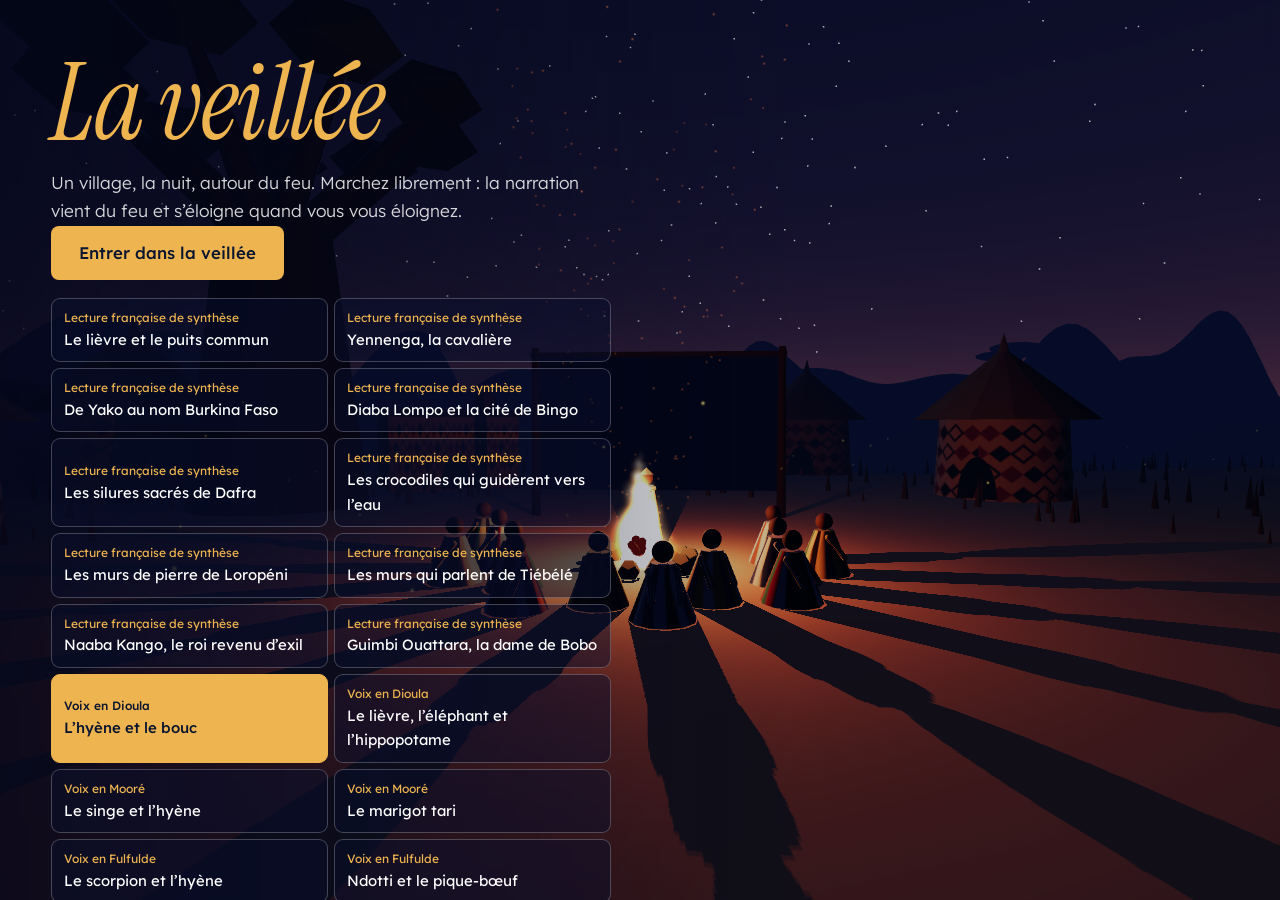
==== commit 7455524c: "Actualiser la sélection publique des Voix du Faso" ====
--- a/immersion.html
+++ b/immersion.html
@@ -19,10 +19,10 @@
   <div id="seuil" class="seuil">
     <div class="seuil-carte">
       <h1 id="seuil-titre">La veillée</h1>
-      <p id="seuil-texte">Un village, la nuit, autour du feu. Marchez librement : la voix française de synthèse vient du feu, et s’atténue quand vous vous éloignez.</p>
+      <p id="seuil-texte">Un village, la nuit, autour du feu. Marchez librement : la narration vient du feu et s’éloigne quand vous vous éloignez.</p>
+      <button id="entrer" class="bouton feu grand" type="button">Entrer dans la veillée</button>
       <div id="seuil-contes" class="seuil-contes" role="group" aria-label="Choisir un récit"></div>
-      <button id="entrer" class="bouton feu grand" type="button">Entrer dans la veillée</button>
-      <p class="seuil-aide">Le texte français suit la lecture de synthèse, étape par étape, à l’écran comme dans le casque. Son conseillé. Sur ordinateur : flèches ou ZQSD pour marcher, souris pour regarder. Sur téléphone : glissez pour regarder, maintenez le bouton Avancer pour marcher.</p>
+      <p class="seuil-aide">Les récits français sont lus par une voix française de synthèse. Quand il existe, le texte suit la voix dans sa langue d’origine et en français, à l’écran comme dans le casque. Certains enregistrements n’ont pas encore de transcription. Son conseillé. Sur ordinateur : flèches ou ZQSD pour marcher, souris pour regarder. Sur téléphone : glissez pour regarder, maintenez le bouton Avancer pour marcher.</p>
       <a class="seuil-retour" href="/">Revenir au site</a>
     </div>
   </div>
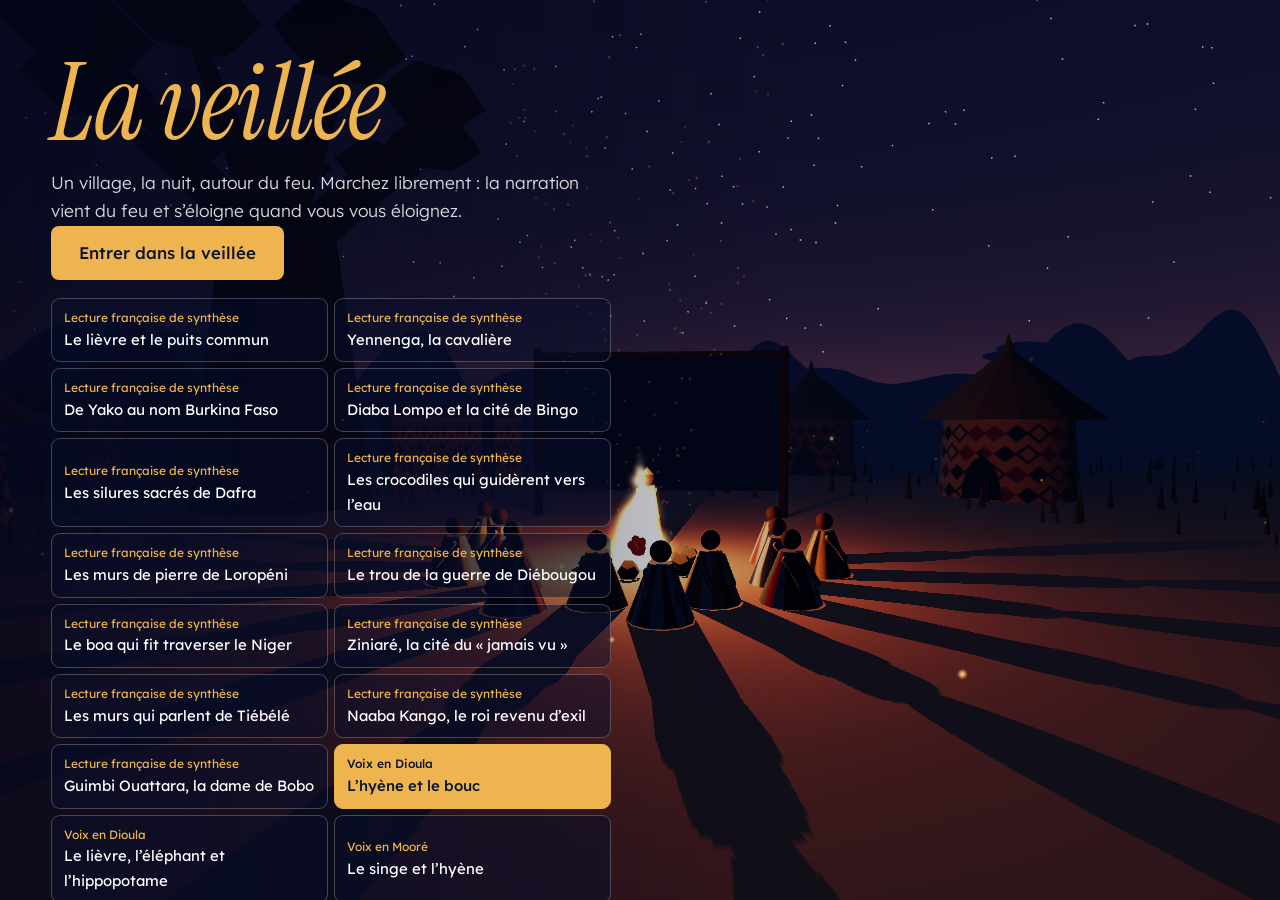
==== commit 860433dd: "Actualiser la sélection publique des Voix du Faso" ====
--- a/immersion.html
+++ b/immersion.html
@@ -11,6 +11,10 @@
   <link rel="preconnect" href="https://fonts.gstatic.com" crossorigin>
   <link rel="stylesheet" href="https://fonts.googleapis.com/css2?family=Instrument+Serif:ital@0;1&family=Lexend:wght@200..700&family=Noto+Serif:wght@400;600&display=swap">
   <link rel="stylesheet" href="/style.css">
+  <script>
+    /* Les commandes affichées suivent l'appareil, avant même le chargement de la 3D. */
+    document.documentElement.dataset.appareil = matchMedia('(pointer: coarse)').matches ? 'tactile' : 'clavier';
+  </script>
   <script type="module" src="/immersion.js"></script>
 </head>
 <body class="page-immersion">
@@ -22,7 +26,19 @@
       <p id="seuil-texte">Un village, la nuit, autour du feu. Marchez librement : la narration vient du feu et s’éloigne quand vous vous éloignez.</p>
       <button id="entrer" class="bouton feu grand" type="button">Entrer dans la veillée</button>
       <div id="seuil-contes" class="seuil-contes" role="group" aria-label="Choisir un récit"></div>
-      <p class="seuil-aide">Les récits français sont lus par une voix française de synthèse. Quand il existe, le texte suit la voix dans sa langue d’origine et en français, à l’écran comme dans le casque. Certains enregistrements n’ont pas encore de transcription. Son conseillé. Sur ordinateur : flèches ou ZQSD pour marcher, souris pour regarder. Sur téléphone : glissez pour regarder, maintenez le bouton Avancer pour marcher.</p>
+      <div class="commandes" id="commandes">
+        <h2>Comment se déplacer</h2>
+        <ul>
+          <li data-pour="clavier"><span>Marcher</span> <kbd>Z</kbd><kbd>Q</kbd><kbd>S</kbd><kbd>D</kbd> ou les flèches</li>
+          <li data-pour="clavier"><span>Regarder</span> glissez avec la souris</li>
+          <li data-pour="tactile"><span>Marcher</span> maintenez le bouton Avancer</li>
+          <li data-pour="tactile"><span>Regarder</span> glissez le doigt sur l’écran</li>
+          <li data-pour="casque"><span>Casque</span> tournez la tête ; le joystick fait marcher</li>
+          <li><span>Écouter</span> la voix vient du feu : approchez-vous</li>
+        </ul>
+      </div>
+      <p id="seuil-poids" class="seuil-aide" aria-live="polite"></p>
+      <p class="seuil-aide">Les récits français sont lus par une voix française de synthèse. Quand il existe, le texte suit la voix dans sa langue d’origine et en français, à l’écran comme dans le casque. Certains enregistrements n’ont pas encore de transcription. Son conseillé.</p>
       <a class="seuil-retour" href="/">Revenir au site</a>
     </div>
   </div>
@@ -32,6 +48,8 @@
     <div class="hud-titre"><b id="hud-titre"></b><small id="hud-langue"></small></div>
     <button id="hud-son" class="hud-bouton" type="button" aria-label="Mettre en pause"><svg viewBox="0 0 24 24" aria-hidden="true"><path d="M8 5v14M16 5v14"/></svg></button>
     <button id="hud-vr" class="hud-bouton vr" type="button" hidden>Casque VR</button>
+    <button id="hud-aide" class="hud-bouton" type="button" aria-label="Afficher les commandes" aria-expanded="false" aria-controls="hud-commandes">?</button>
+    <div id="hud-commandes" class="hud-commandes" hidden></div>
     <button id="hud-avancer" class="hud-avancer" type="button" aria-pressed="false">Avancer</button>
     <div id="hud-phrase" class="hud-phrase" aria-live="off"><p id="hud-original"></p><p id="hud-francais" lang="fr"></p></div>
     <p id="hud-erreur" class="hud-erreur" role="alert" hidden></p>
--- a/style.css
+++ b/style.css
@@ -126,6 +126,10 @@
 .motion .pret-feux .marqueur.doc,.motion .pret-feux .feu-halo{animation-name:allume,halo;animation-duration:.5s,3s;animation-timing-function:var(--sortie),ease-in-out;animation-iteration-count:1,infinite;animation-delay:calc(var(--i,0)*60ms + 1s),calc(var(--i,0)*-.37s)}
 .motion .pret-feux .marqueur.doc{animation-name:allume;animation-iteration-count:1;animation-duration:.5s;animation-delay:calc(var(--i,0)*60ms + 1s);animation-fill-mode:both;transform-box:fill-box;transform-origin:center}
 @keyframes allume{from{opacity:0;transform:scale(.4)}}
+.nom-region{font:500 18px var(--f-texte);fill:rgba(255,255,255,.88);paint-order:stroke;stroke:var(--nuit);stroke-width:4px;stroke-linejoin:round;text-anchor:middle;dominant-baseline:middle;pointer-events:none;transition:opacity .3s ease}
+.nom-region.petite{font-size:14px;stroke-width:3px}
+.aplatie .nom-region{opacity:.4}
+.aplatie .nom-region.selection{opacity:1;fill:#fff}
 .etiquette-lieu{font:500 15px var(--f-texte);fill:#fff;paint-order:stroke;stroke:var(--nuit);stroke-width:4px;pointer-events:none;text-anchor:middle}
 .carte-pied{position:relative;z-index:1;display:flex;align-items:center;justify-content:flex-end;flex-wrap:wrap;gap:8px 16px;min-height:44px;font-size:.92rem;color:rgba(255,255,255,.7);text-align:right}
 
@@ -409,6 +413,11 @@
 .credits-courts{list-style:none;margin:0;padding:0}
 .credits-courts li{padding:11px 0;border-top:1px solid rgba(255,255,255,.12);font-size:.92rem}
 .credits-courts b{display:block;font-weight:400;color:#fff}
+.groupe{grid-column:1/-1;padding-top:22px;border-top:1px solid rgba(255,255,255,.12)}
+.groupe h3{font-size:.84rem;font-weight:500;letter-spacing:.08em;text-transform:uppercase;color:var(--feu);margin-bottom:12px}
+.groupe ul{list-style:none;margin:0;padding:0;display:grid;grid-template-columns:repeat(auto-fit,minmax(min(100%,220px),1fr));gap:10px 28px}
+.groupe li{font-size:.95rem;line-height:1.4}
+.groupe b{display:block;font-weight:500;color:#fff;letter-spacing:.02em}
 .mention{grid-column:1/-1;padding-top:14px;border-top:1px solid rgba(255,255,255,.1);color:rgba(255,255,255,.56);font-size:.84rem}
 .page-sources{background:var(--clair)}
 .page-sources .entete{background:var(--nuit)}
@@ -430,10 +439,11 @@
 .balayage-ecran{position:fixed;inset:0;z-index:95;pointer-events:none;overflow:hidden}
 .balayage-ecran i{position:absolute;top:-10%;bottom:-10%;left:-30%;width:160%;transform:translateX(-120%) skewX(-14deg)}
 .balayage-ecran i:nth-child(1){background:var(--braise)}.balayage-ecran i:nth-child(2){background:var(--feu)}.balayage-ecran i:nth-child(3){background:var(--nuit)}
-.balayage-ecran.entre i{transition:transform .55s var(--volet);transform:translateX(0) skewX(-14deg)}
-.balayage-ecran.entre i:nth-child(2){transition-delay:.05s}.balayage-ecran.entre i:nth-child(3){transition-delay:.1s}
-.balayage-ecran.sort i{transition:transform .65s var(--volet);transform:translateX(120%) skewX(-14deg)}
-.balayage-ecran.sort i:nth-child(1){transition-delay:.1s}.balayage-ecran.sort i:nth-child(2){transition-delay:.05s}
+.balayage-ecran.entre i{transition:transform .26s var(--volet);transform:translateX(0) skewX(-14deg)}
+.balayage-ecran.entre i:nth-child(2){transition-delay:.03s}.balayage-ecran.entre i:nth-child(3){transition-delay:.06s}
+.balayage-ecran.sort i{transition:transform .3s var(--volet);transform:translateX(120%) skewX(-14deg)}
+.balayage-ecran.sort i:nth-child(1){transition-delay:.06s}.balayage-ecran.sort i:nth-child(2){transition-delay:.03s}
+.retour-region{margin-bottom:clamp(14px,2vw,22px)}
 .braises{position:absolute;inset:0;width:100%;height:100%;pointer-events:none;z-index:1}
 .lueur{position:absolute;left:0;top:0;width:600px;height:600px;border-radius:50%;pointer-events:none;background:radial-gradient(circle,rgba(238,180,79,.13),transparent 62%);will-change:transform}
 .filigrane{position:absolute;left:0;bottom:-.14em;margin:0;font:italic 400 clamp(9rem,27vw,30rem)/.8 var(--f-titre);white-space:nowrap;color:transparent;-webkit-text-stroke:1px rgba(238,180,79,.13);pointer-events:none;will-change:transform}
@@ -556,3 +566,48 @@
   .lieux-epingle{position:static;height:auto}.lieux-rail{width:auto;overflow-x:auto}
   *,*::before,*::after{animation:none!important;transition-duration:.01ms!important}
 }
+
+/* Guide d'utilisation : bouton d'aide, visite guidée, commandes de la veillée et page Guide. */
+.entete nav{margin-left:auto}
+.aide-bouton{flex:none;display:grid;place-items:center;width:38px;height:38px;border-radius:50%;border:1px solid rgba(255,255,255,.4);color:#fff;font-weight:500;font-size:1.05rem;position:relative;z-index:2;transition:border-color .2s ease,background-color .2s ease}
+@media (hover:hover) and (pointer:fine){.aide-bouton:hover{border-color:var(--feu);background:rgba(238,180,79,.12)}}
+.aide-bouton:focus-visible,.visite-bulle :focus-visible,.hud-bouton:focus-visible{outline:2px solid var(--feu);outline-offset:3px}
+.visite-halo{position:fixed;z-index:90;border-radius:14px;box-shadow:0 0 0 2px var(--feu),0 0 0 9999px rgba(5,8,28,.62);pointer-events:none;transition:top .35s var(--sortie),left .35s var(--sortie),width .35s var(--sortie),height .35s var(--sortie)}
+.visite-bulle{position:fixed;z-index:91;width:min(380px,calc(100vw - 16px));max-height:calc(100dvh - 16px);overflow-y:auto;overscroll-behavior:contain;padding:18px 20px 16px;border-radius:14px;background:var(--papier);color:var(--encre);box-shadow:0 18px 50px rgba(0,0,0,.45);opacity:0;transform:translateY(6px);transition:opacity .25s ease,transform .3s var(--sortie)}
+.visite-bulle.visible{opacity:1;transform:none}
+.visite-compte{margin:0;font-size:.78rem;color:#8a4a12;font-weight:500}
+.visite-bulle h2{margin-top:4px;font:400 1.6rem/1.1 var(--f-titre);color:var(--nuit)}
+.visite-bulle p{margin:8px 0 0;font-size:.95rem;line-height:1.55}
+.visite-guide{color:#8a4a12;font-weight:500}
+.visite-actions{display:flex;align-items:center;justify-content:space-between;gap:10px;margin-top:14px}
+.visite-actions span{display:flex;gap:8px}
+.visite-actions .bouton{min-height:40px;padding:0 16px}
+.visite-actions .bouton.fin{border-color:var(--trait);color:var(--encre)}
+.visite-passer{font-size:.88rem;color:var(--gris);text-decoration:underline;text-underline-offset:3px;padding:8px 0}
+.pied-guide{margin-left:8px;color:#fff}
+kbd{display:inline-block;min-width:1.6em;padding:1px 6px;margin:0 1px;border:1px solid currentColor;border-bottom-width:2px;border-radius:5px;font:500 .82em/1.4 var(--f-texte);text-align:center}
+.commandes{margin:4px 0 14px;padding:12px 14px;border:1px solid rgba(255,255,255,.18);border-radius:10px;background:rgba(8,14,44,.5)}
+.commandes h2{font:400 1.2rem/1.2 var(--f-titre);color:var(--feu);margin-bottom:6px}
+.commandes ul,.hud-commandes ul{list-style:none;margin:0;padding:0;display:grid;gap:4px;font-size:.88rem;color:rgba(255,255,255,.86)}
+.commandes li span,.hud-commandes li span{display:inline-block;min-width:6.5em;margin-right:6px;font-weight:500;color:#fff}
+[data-appareil="tactile"] [data-pour="clavier"],[data-appareil="clavier"] [data-pour="tactile"],body:not(.casque-possible) [data-pour="casque"]{display:none}
+#hud-aide{right:16px;top:72px;font-weight:500;font-size:1.05rem}
+.hud-commandes{pointer-events:auto;position:absolute;right:16px;top:128px;width:min(360px,calc(100vw - 32px));padding:14px 16px;border-radius:12px;background:rgba(8,14,44,.88);border:1px solid rgba(255,255,255,.22);backdrop-filter:blur(8px)}
+.hud-commandes h2{font:400 1.15rem/1.2 var(--f-titre);color:var(--feu);margin-bottom:6px}
+.guide-sommaire{display:flex;flex-wrap:wrap;gap:8px;margin-top:22px}
+.guide-sommaire a{padding:7px 12px;border:1px solid var(--trait);border-radius:999px;background:var(--papier);color:var(--nuit);font-size:.88rem;text-decoration:none}
+@media (hover:hover) and (pointer:fine){.guide-sommaire a:hover{border-color:var(--feu)}}
+.guide section{scroll-margin-top:90px}
+.guide-texte{margin:0 0 12px;font-size:.95rem;color:var(--encre)}
+.guide-texte+.guide-texte,.guide-tableau+.guide-texte{margin-top:12px;color:var(--gris)}
+.guide-tableau{overflow-x:auto;border:1px solid var(--trait);border-radius:10px;background:var(--papier)}
+.guide-tableau table{width:100%;min-width:620px;border-collapse:collapse;font-size:.9rem}
+.guide-tableau th,.guide-tableau td{padding:10px 12px;border-bottom:1px solid var(--trait);text-align:left;vertical-align:top}
+.guide-tableau thead th{background:var(--nuit);color:#fff;font-weight:500}
+.guide-tableau tbody th{font-weight:500;color:var(--nuit)}
+.guide-tableau tr:last-child>*{border-bottom:0}
+.guide-fin{display:flex;flex-wrap:wrap;gap:10px;margin-top:clamp(30px,4.5vw,56px)}
+@media (max-width:1000px){
+  .aide-bouton{margin-left:auto;order:1}.menu-bouton{order:2}
+}
+@media (prefers-reduced-motion:reduce){.visite-halo,.visite-bulle{transition:none}}
